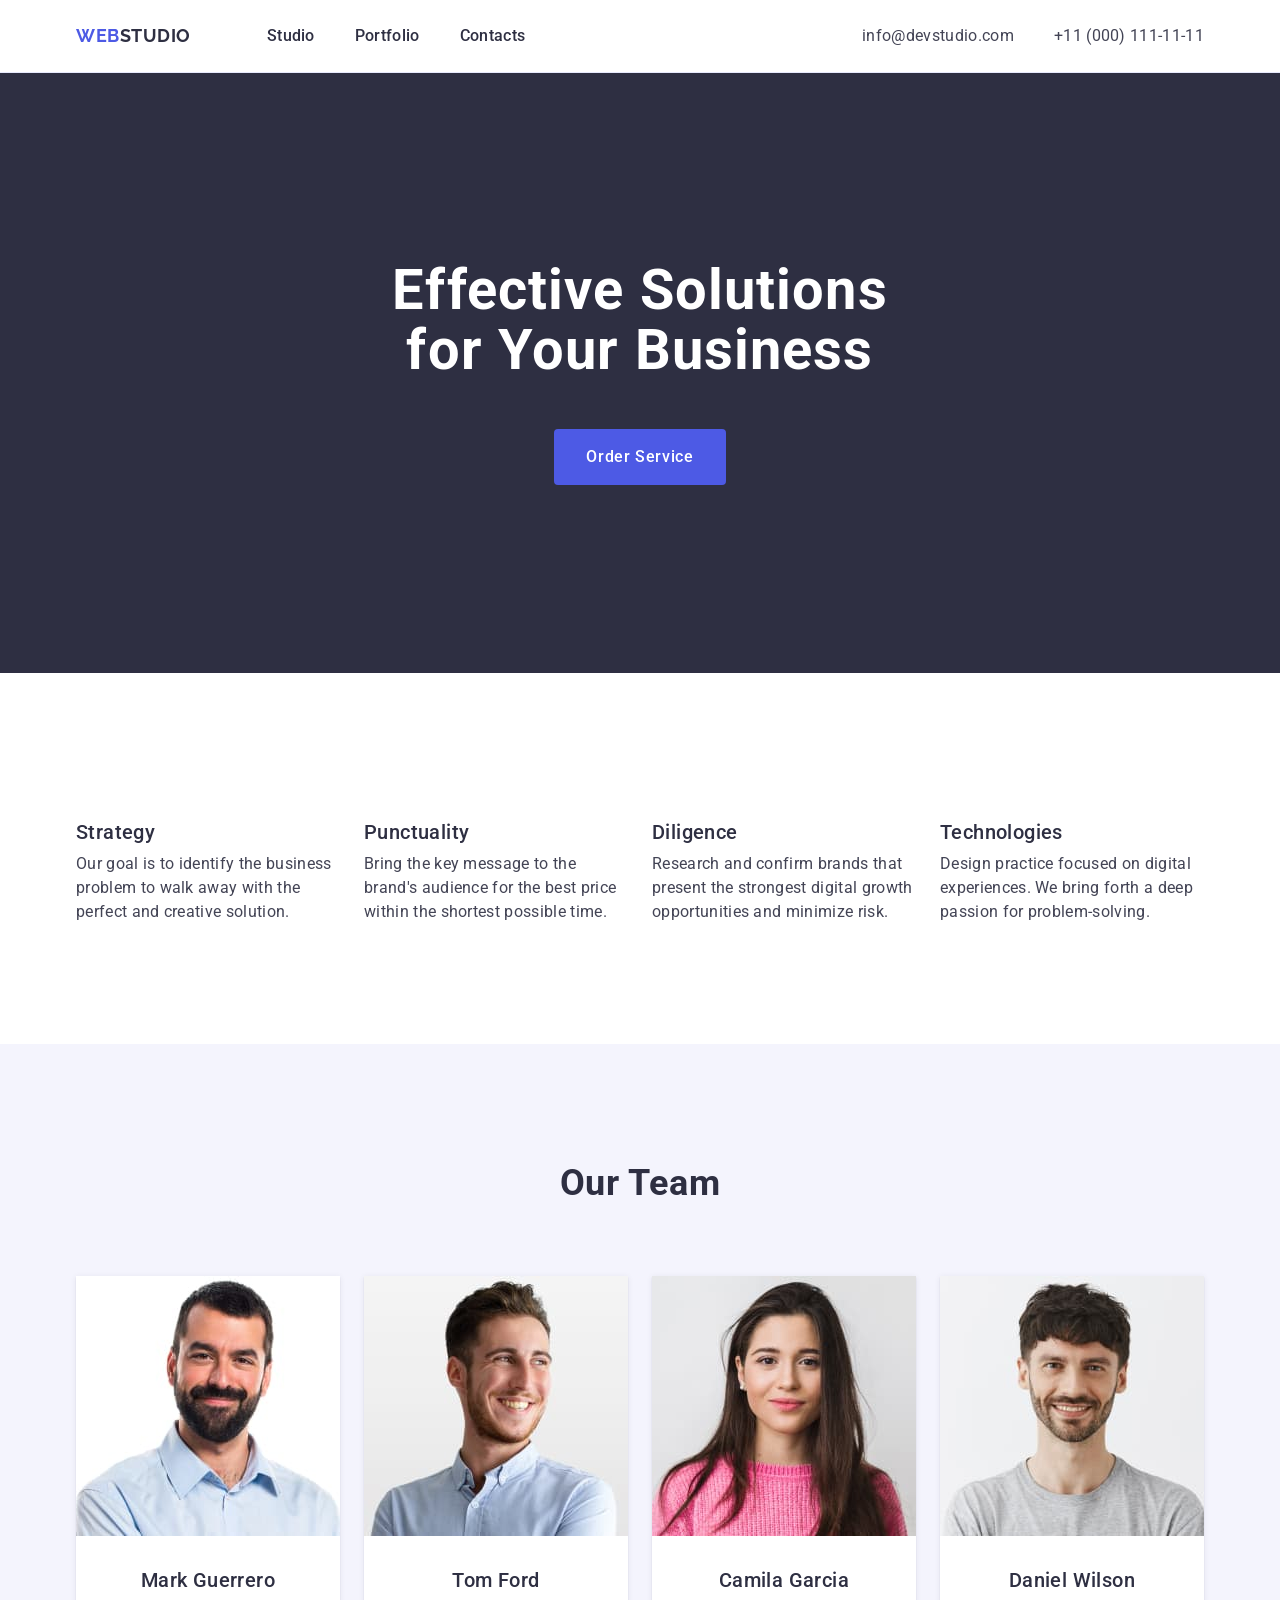
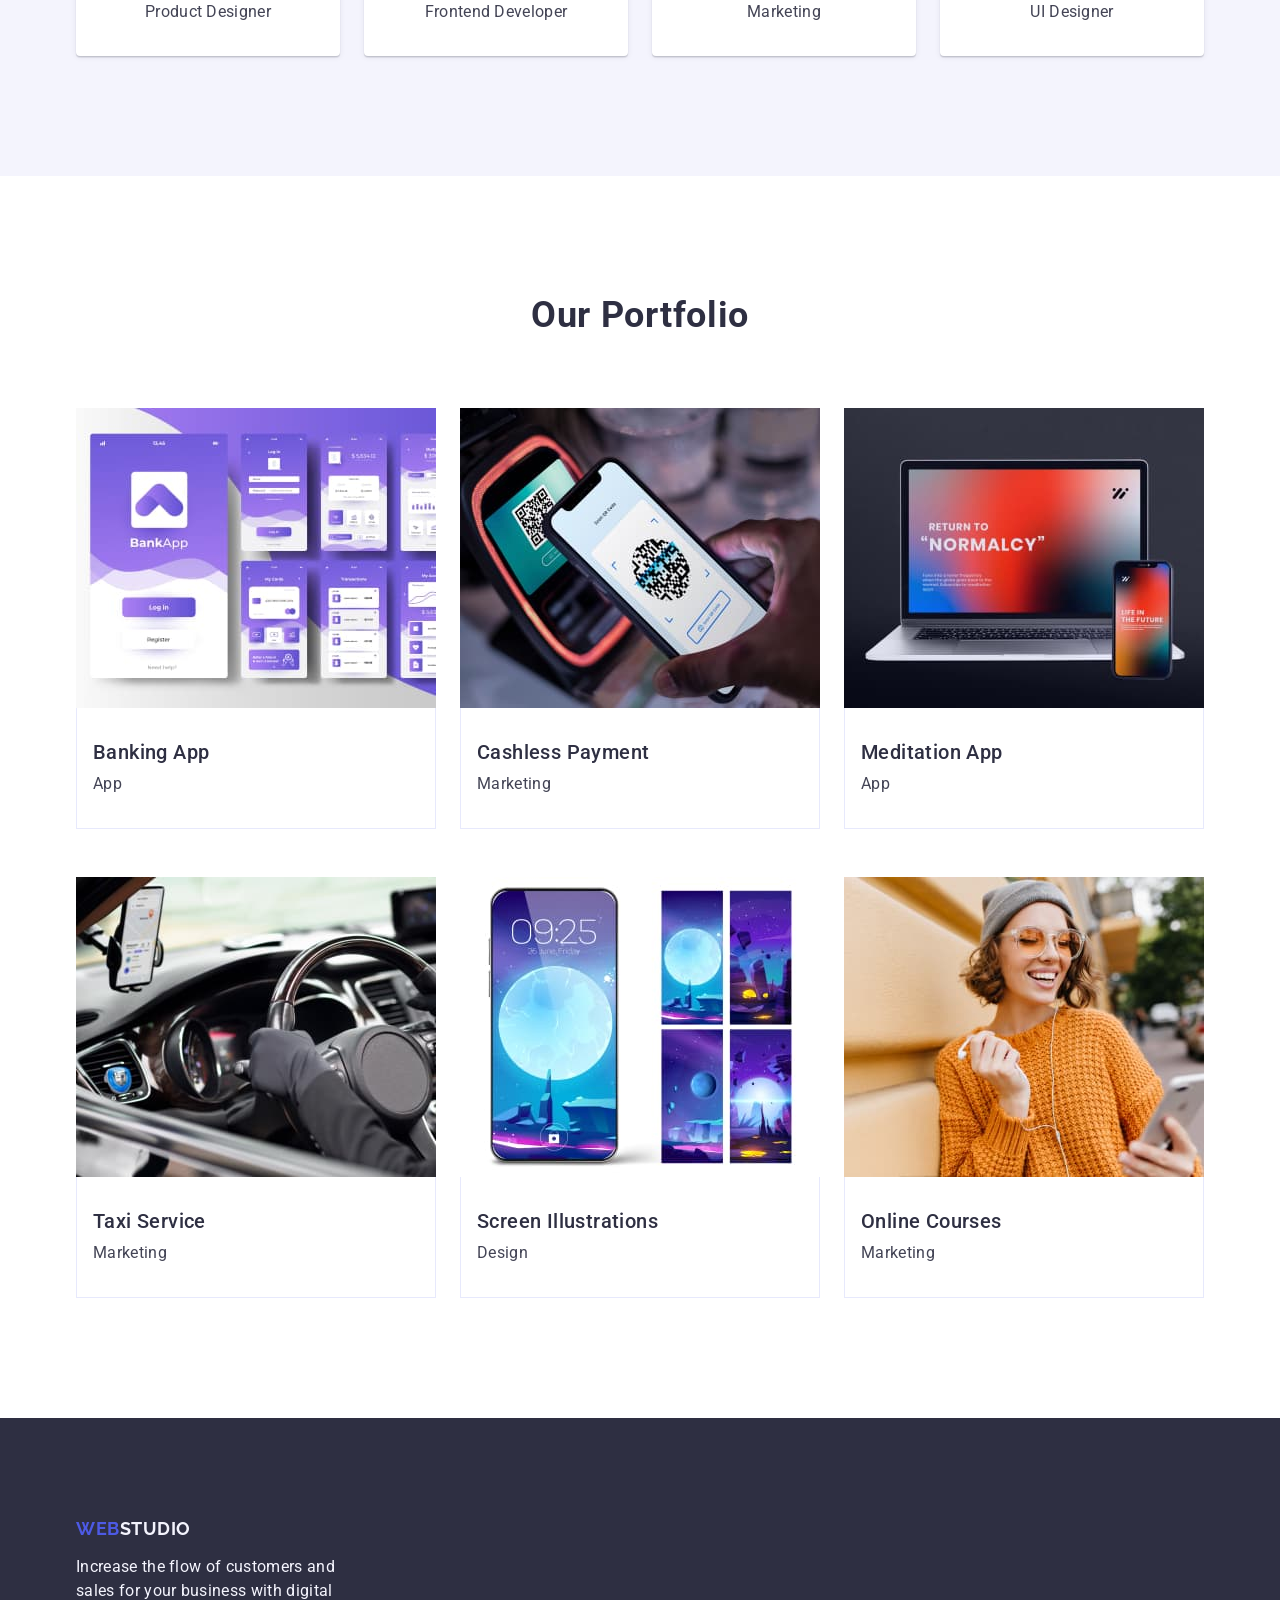
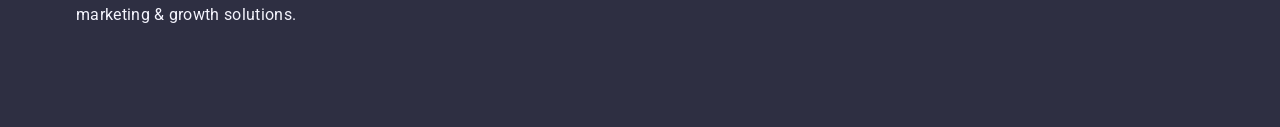
==== index.html @ 57b0cda7 "3" ====
<!DOCTYPE html>
<html lang="en">
  <head>
    <meta charset="UTF-8" />
    <meta name="viewport" content="width=device-width, initial-scale=1.0" />
    <title>Web Studio</title>
    <link rel="preconnect" href="https://fonts.googleapis.com" />
    <link rel="preconnect" href="https://fonts.gstatic.com" crossorigin />
    <link
      href="https://fonts.googleapis.com/css2?family=Raleway:wght@700&family=Roboto:wght@400;500;700&display=swap"
      rel="stylesheet"
    />
    <link
      rel="stylesheet"
      href="https://cdnjs.cloudflare.com/ajax/libs/modern-normalize/2.0.0/modern-normalize.min.css"
    />
    <link rel="stylesheet" href="./css/styles.css" />
  </head>
  <body>
    <header class="header">
      <div class="container header-container">
        <nav class="header-navigation">
          <a href="./index.html" class="heder-logo"
            >Web<span class="heder-logo-studio">Studio</span>
          </a>
          <ul class="heder-menu-list">
            <li class="heder-menu-item">
              <a href="./index.html" class="heder-menu-link">Studio</a>
            </li>
            <li class="heder-menu-item">
              <a href="" class="heder-menu-link">Portfolio</a>
            </li>
            <li class="heder-menu-item">
              <a href="" class="heder-menu-link">Contacts</a>
            </li>
          </ul>
        </nav>
        <address class="header-navigation-address">
          <ul class="header-navigation-list">
            <li class="header-navigation-item">
              <a class="header-navigation-link" href="mailto:info@devstudio.com"
                >info@devstudio.com
              </a>
            </li>
            <li class="header-navigation-item">
              <a class="header-navigation-link" href="tel:+110001111111"
                >+11 (000) 111-11-11
              </a>
            </li>
          </ul>
        </address>
      </div>
    </header>
    <main>
      <section class="hero-section">
        <div class="container hero-container">
          <h1 class="hero-title">Effective Solutions for Your Business</h1>
          <button class="hero-button" type="button">Order Service</button>
        </div>
      </section>
      <section class="section-possibilities">
        <h2 class="visually-hidden">List of possibilities</h2>
        <div class="container">
          <ul class="list-of-possibilities">
            <li class="possibilities-item">
              <h3 class="possibilities-subtitle">Strategy</h3>
              <p class="possibilities-item-text">
                Our goal is to identify the business problem to walk away with
                the perfect and creative solution.
              </p>
            </li>
            <li class="possibilities-item">
              <h3 class="possibilities-subtitle">Punctuality</h3>
              <p class="possibilities-item-text">
                Bring the key message to the brand's audience for the best price
                within the shortest possible time.
              </p>
            </li>
            <li class="possibilities-item">
              <h3 class="possibilities-subtitle">Diligence</h3>
              <p class="possibilities-item-text">
                Research and confirm brands that present the strongest digital
                growth opportunities and minimize risk.
              </p>
            </li>
            <li class="possibilities-item">
              <h3 class="possibilities-subtitle">Technologies</h3>
              <p class="possibilities-item-text">
                Design practice focused on digital experiences. We bring forth a
                deep passion for problem-solving.
              </p>
            </li>
          </ul>
        </div>
      </section>
      <section class="section-team">
        <div class="container">
          <h2 class="team-title">Our Team</h2>
          <ul class="team-list">
            <li class="team-item">
              <img
                class="team-img"
                src="./images/mark-guerrero.jpg"
                alt="Mark Guerrero"
                width="264"
                height="260"
              />
              <div class="team-container">
                <h3 class="team-name-member">Mark Guerrero</h3>
                <p class="team-function">Product Designer</p>
              </div>
            </li>
            <li class="team-item">
              <img
                class="team-img"
                src="./images/tom-ford.jpg"
                alt="Tom Ford"
                width="264"
                height="260"
              />
              <div class="team-container">
                <h3 class="team-name-member">Tom Ford</h3>
                <p class="team-function">Frontend Developer</p>
              </div>
            </li>
            <li class="team-item">
              <img
                class="team-img"
                src="./images/camila-garcia.jpg"
                alt="Camila Garcia"
                width="264"
                height="260"
              />
              <div class="team-container">
                <h3 class="team-name-member">Camila Garcia</h3>
                <p class="team-function">Marketing</p>
              </div>
            </li>
            <li class="team-item">
              <img
                class="team-img"
                src="./images/daniel-wilson.jpg"
                alt="Daniel Wilson"
                width="264"
                height="260"
              />
              <div class="team-container">
                <h3 class="team-name-member">Daniel Wilson</h3>
                <p class="team-function">UI Designer</p>
              </div>
            </li>
          </ul>
        </div>
      </section>
      <section class="section-portfolio">
        <div class="container portfolio-container">
          <h2 class="portfolio-title">Our Portfolio</h2>
          <ul class="portfolio-list">
            <li class="portfolio-item">
              <img
                class="portfolio-img"
                src="./images/banking-app.jpg"
                alt="Banking App"
                width="360"
                height="300"
              />
              <div class="box-portfolio-item">
                <h3 class="portfolio-services">Banking App</h3>
                <p class="portfolio-text">App</p>
              </div>
            </li>
            <li class="portfolio-item">
              <img
                class="portfolio-img"
                src="./images/cashless-payment.jpg"
                alt="Cashless Payment"
                width="360"
                height="300"
              />
              <div class="box-portfolio-item">
                <h3 class="portfolio-services">Cashless Payment</h3>
                <p class="portfolio-text">Marketing</p>
              </div>
            </li>
            <li class="portfolio-item">
              <img
                class="portfolio-img"
                src="./images/meditation-app.jpg"
                alt="Meditation App"
                width="360"
                height="300"
              />
              <div class="box-portfolio-item">
                <h3 class="portfolio-services">Meditation App</h3>
                <p class="portfolio-text">App</p>
              </div>
            </li>
            <li class="portfolio-item">
              <img
                class="portfolio-img"
                src="./images/taxi-service.jpg"
                alt="Taxi Service"
                width="360"
                height="300"
              />
              <div class="box-portfolio-item">
                <h3 class="portfolio-services">Taxi Service</h3>
                <p class="portfolio-text">Marketing</p>
              </div>
            </li>
            <li class="portfolio-item">
              <img
                class="portfolio-img"
                src="./images/screen-illustrations.jpg"
                alt="Screen Illustrations"
                width="360"
                height="300"
              />
              <div class="box-portfolio-item">
                <h3 class="portfolio-services">Screen Illustrations</h3>
                <p class="portfolio-text">Design</p>
              </div>
            </li>
            <li class="portfolio-item">
              <img
                class="portfolio-img"
                src="./images/online-courses.jpg"
                alt="Online Courses"
                width="360"
                height="300"
              />
              <div class="box-portfolio-item">
                <h3 class="portfolio-services">Online Courses</h3>
                <p class="portfolio-text">Marketing</p>
              </div>
            </li>
          </ul>
        </div>
      </section>
    </main>
    <footer class="section-footer">
      <div class="container">
        <a class="footer-logo-link" href="./index.html"
          >Web<span class="footer-logo-studio">Studio</span>
        </a>
        <p class="footer-text">
          Increase the flow of customers and sales for your business with
          digital marketing & growth solutions.
        </p>
      </div>
    </footer>
  </body>
</html>
---- css/styles.css ----
body {
  font-family: "Roboto", sans-serif;
  color: #434455;
  background-color: #fff;
}

ul {
  list-style-type: none;
  margin-top: 0;
  margin-bottom: 0;
  padding-left: 0;
}

a {
  text-decoration: none;
  color: #2e2f42;
}

p,
h1,
h2,
h3,
h4,
h5,
h6 {
  margin-top: 0;
  margin-bottom: 0;
}

.section {
  padding-top: 120px;
  padding-bottom: 120px;
}

.container {
  max-width: 1158px;
  padding-left: 15px;
  padding-right: 15px;
  margin-left: auto;
  margin-right: auto;
}

img {
  display: block;
}

.visually-hidden {
  white-space: nowrap;
  clip-path: inset(100%);
  clip: rect(0 0 0 0);
  overflow: hidden;
}

/* ----------------------------------------------------- */

/* ------------------ Header  ------------------------- */

.header {
  padding-top: 24px;
  padding-bottom: 24px;
  border-bottom: 1px solid #e7e9fc;
}

.header-container {
  display: flex;
}

.header-navigation {
  display: flex;
  align-items: center;
}

.heder-logo {
  font-family: "Raleway", sans-serif;
  font-weight: 700;
  font-size: 18px;
  line-height: 117%;
  letter-spacing: 0.03em;
  text-transform: uppercase;
  color: #4d5ae5;
  margin-right: 76px;
}

.heder-logo-studio {
  font-weight: 700;
  font-size: 18px;
  line-height: 117%;
  letter-spacing: 0.03em;
  text-transform: uppercase;
  color: #2e2f42;
}

.heder-menu-list {
  display: flex;
  gap: 40px;
}

.heder-menu-item {
}

.heder-menu-link {
  font-weight: 500;
  font-size: 16px;
  line-height: 150%;
  letter-spacing: 0.02em;
  color: #2e2f42;
}

.heder-menu-link:hover,
.heder-menu-link:focus {
  color: #404bbf;
}

.header-navigation-address {
  font-style: normal;
  margin-left: auto;
}

.header-navigation-list {
  display: flex;
  gap: 40px;
}

.header-navigation-item {
}

.header-navigation-link {
  font-weight: 400;
  font-size: 16px;
  line-height: 150%;
  letter-spacing: 0.02em;
  color: #434455;
  padding-top: 24px;
  padding-bottom: 24px;
}

.header-navigation-link:hover,
.header-navigation-link:focus {
  color: #404bbf;
}

/* -------------------------------------------------------------------- */

/* --------------------- Hero Section --------------------------------- */

.hero-section {
  background-color: #2e2f42;
  padding-top: 188px;
  padding-bottom: 188px;
}

.hero-container {
}

.hero-title {
  font-weight: 700;
  font-size: 56px;
  line-height: 107%;
  letter-spacing: 0.02em;
  text-align: center;
  color: #fff;
  margin: auto;
  margin-bottom: 48px;
  max-width: 496px;
}

.hero-button {
  font-family: inherit;
  font-weight: 500;
  font-size: 16px;
  line-height: 150%;
  letter-spacing: 0.04em;
  color: #fff;

  background: #4d5ae5;
  cursor: pointer;
  display: block;
  border-radius: 4px;
  border: none;

  min-width: 169px;
  height: 56px;
  margin: auto;
  padding: 16px 32px;
}

.hero-button:hover,
.hero-button:focus {
  background: #404bbf;
}

/* --------------------------------------------------------------- */

/* --------------------- Section Possibilities ------------------- */

.section-possibilities {
  padding-top: 120px;
  padding-bottom: 120px;
}

.list-of-possibilities {
  display: flex;
  gap: 24px;
}

.possibilities-item {
  width: calc((100% - 3 * 24px) / 4);
}

.possibilities-subtitle {
  font-weight: 500;
  font-size: 20px;
  line-height: 120%;
  letter-spacing: 0.02em;
  color: #2e2f42;
  margin-bottom: 8px;
}

.possibilities-item-text {
  font-size: 16px;
  line-height: 150%;
  letter-spacing: 0.02em;
  color: #434455;
}

/* ------------------------------------------------------- */

/* --------------------- Section Team -------------------- */

.section-team {
  background-color: #f4f4fd;
  padding-top: 120px;
  padding-bottom: 120px;
}

.team-title {
  text-transform: capitalize;
  font-weight: 700;
  font-size: 36px;
  line-height: 111%;
  letter-spacing: 0.02em;
  text-align: center;
  color: #2e2f42;
  margin-bottom: 72px;
}

.team-list {
  display: flex;
  gap: 24px;
}

.team-item {
  background-color: #fff;
  border-radius: 0 0 4px 4px;
  padding: 0px 0px 32px 0px;
  box-shadow: 0 2px 1px 0 rgba(46, 47, 66, 0.08),
    0 1px 1px 0 rgba(46, 47, 66, 0.16), 0 1px 6px 0 rgba(46, 47, 66, 0.08);
  width: 264px;
  height: 380px;
}

.team-img {
}

.team-container {
  padding-top: 32px;
  padding-bottom: 32px;
}

.team-name-member {
  font-weight: 500;
  font-size: 20px;
  line-height: 120%;
  letter-spacing: 0.02em;
  text-align: center;
  color: #2e2f42;
  margin-bottom: 8px;
}

.team-function {
  font-weight: 400;
  font-size: 16px;
  line-height: 150%;
  letter-spacing: 0.02em;
  text-align: center;
  color: #434455;
}

/* --------------------------------------------------------  */

/* --------------------- Section Portfolio ------------------- */

.section-portfolio {
  padding-top: 120px;
  padding-bottom: 120px;
}

.portfolio-container {
}

.portfolio-title {
  text-transform: capitalize;
  font-weight: 700;
  font-size: 36px;
  line-height: 111%;
  letter-spacing: 0.02em;
  text-align: center;
  color: #2e2f42;
  margin-bottom: 72px;
}

.portfolio-list {
  display: flex;
  flex-wrap: wrap;
  gap: 48px 24px;
}

.portfolio-item {
}

.portfolio-img {
}

.box-portfolio-item {
  border-bottom: 1px solid #e7e9fc;
  border-left: 1px solid #e7e9fc;
  border-right: 1px solid #e7e9fc;
  padding: 32px 16px;
}

.portfolio-services {
  font-weight: 500;
  font-size: 20px;
  line-height: 120%;
  letter-spacing: 0.02em;
  text-align: left;
  color: #2e2f42;
  margin-bottom: 8px;
}

.portfolio-text {
  font-weight: 400;
  font-size: 16px;
  line-height: 150%;
  letter-spacing: 0.02em;
  text-align: left;
  color: #434455;
}

/* --------------------------------------------------------  */

/* --------------------- Section Footer ------------------- */

.section-footer {
  background-color: #2e2f42;
  padding-top: 100px;
  padding-bottom: 100px;
}

.footer-logo-link {
  font-family: "Raleway", sans-serif;
  font-weight: 700;
  font-size: 18px;
  line-height: 117%;
  letter-spacing: 0.03em;
  text-transform: uppercase;
  color: #4d5ae5;
  display: inline-block;
  margin-bottom: 16px;
}

.footer-logo-studio {
  font-weight: 700;
  font-size: 18px;
  line-height: 117%;
  letter-spacing: 0.03em;
  text-transform: uppercase;
  color: #f4f4fd;
  display: inline-block;
}

.footer-text {
  font-size: 16px;
  line-height: 150%;
  letter-spacing: 0.02em;
  color: #f4f4fd;
  max-width: 264px;
}

/* ------------------------------------------------------------ */
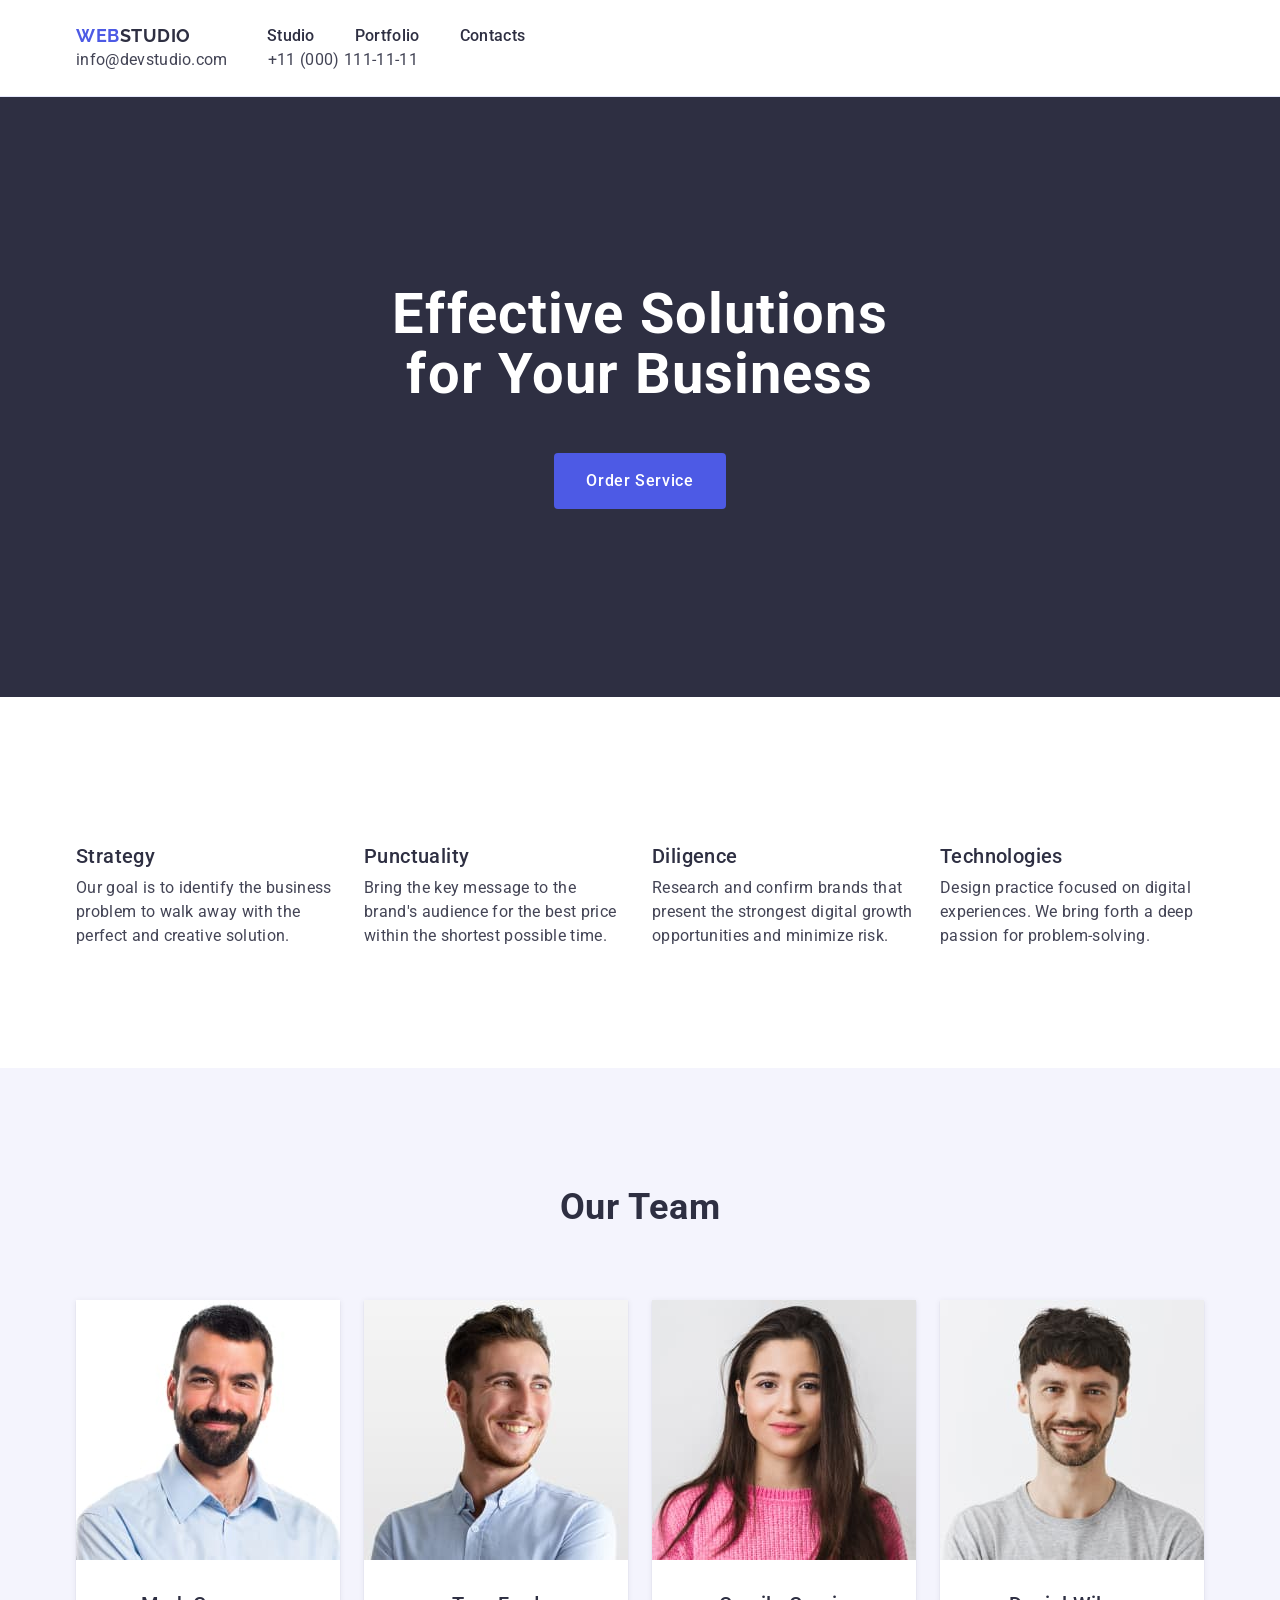
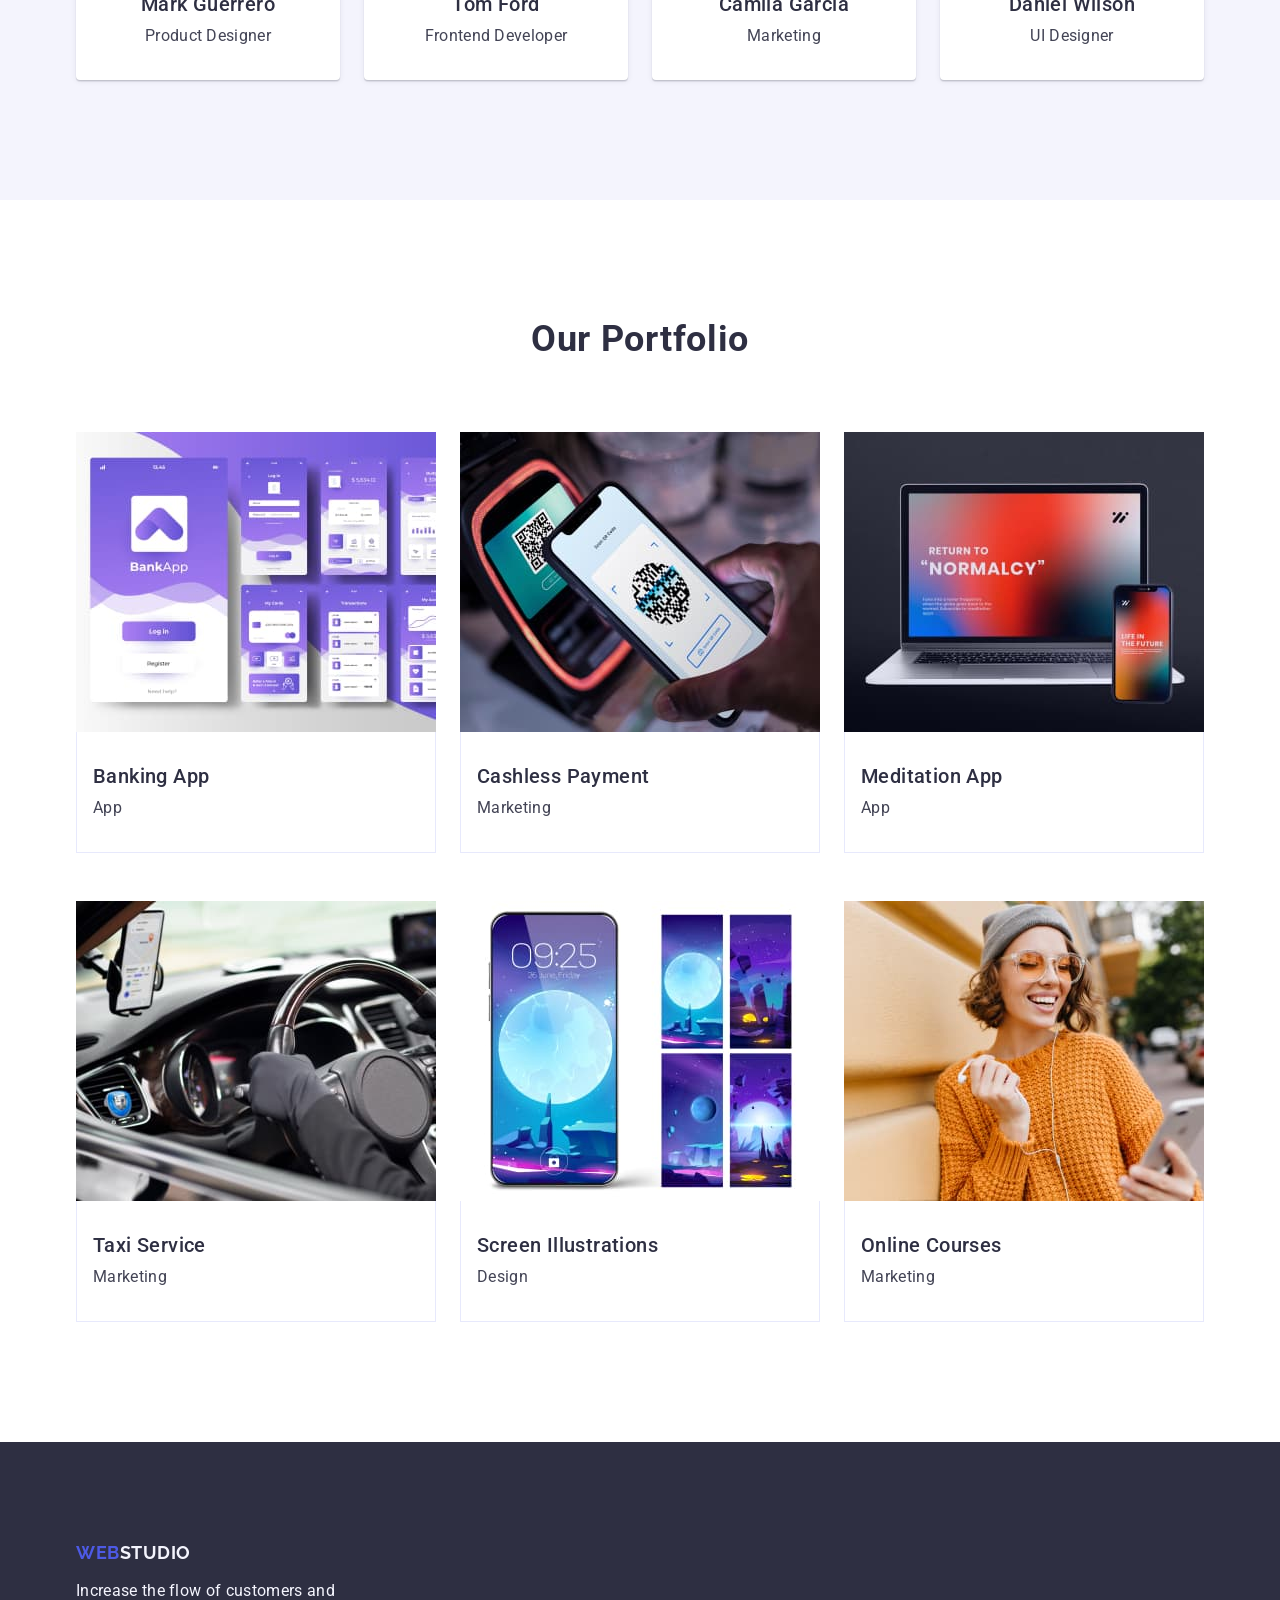
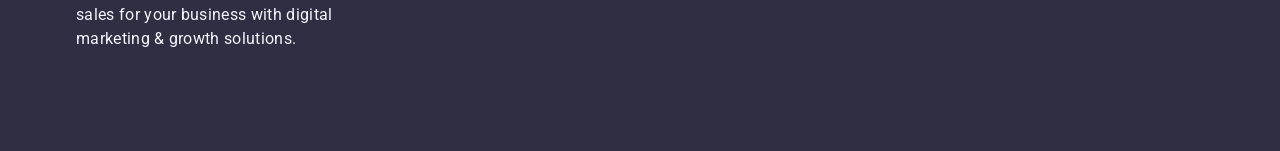
==== commit 67f41769: "3" ====
--- a/index.html
+++ b/index.html
@@ -18,7 +18,7 @@
   </head>
   <body>
     <header class="header">
-      <div class="container header-container">
+      <div class="container">
         <nav class="header-navigation">
           <a href="./index.html" class="heder-logo"
             >Web<span class="heder-logo-studio">Studio</span>
@@ -53,7 +53,7 @@
     </header>
     <main>
       <section class="hero-section">
-        <div class="container hero-container">
+        <div class="container">
           <h1 class="hero-title">Effective Solutions for Your Business</h1>
           <button class="hero-button" type="button">Order Service</button>
         </div>
@@ -153,7 +153,7 @@
         </div>
       </section>
       <section class="section-portfolio">
-        <div class="container portfolio-container">
+        <div class="container">
           <h2 class="portfolio-title">Our Portfolio</h2>
           <ul class="portfolio-list">
             <li class="portfolio-item">
--- a/css/styles.css
+++ b/css/styles.css
@@ -61,10 +61,6 @@
   border-bottom: 1px solid #e7e9fc;
 }
 
-.header-container {
-  display: flex;
-}
-
 .header-navigation {
   display: flex;
   align-items: center;
@@ -147,9 +143,6 @@
   background-color: #2e2f42;
   padding-top: 188px;
   padding-bottom: 188px;
-}
-
-.hero-container {
 }
 
 .hero-title {
@@ -295,9 +288,6 @@
   padding-bottom: 120px;
 }
 
-.portfolio-container {
-}
-
 .portfolio-title {
   text-transform: capitalize;
   font-weight: 700;
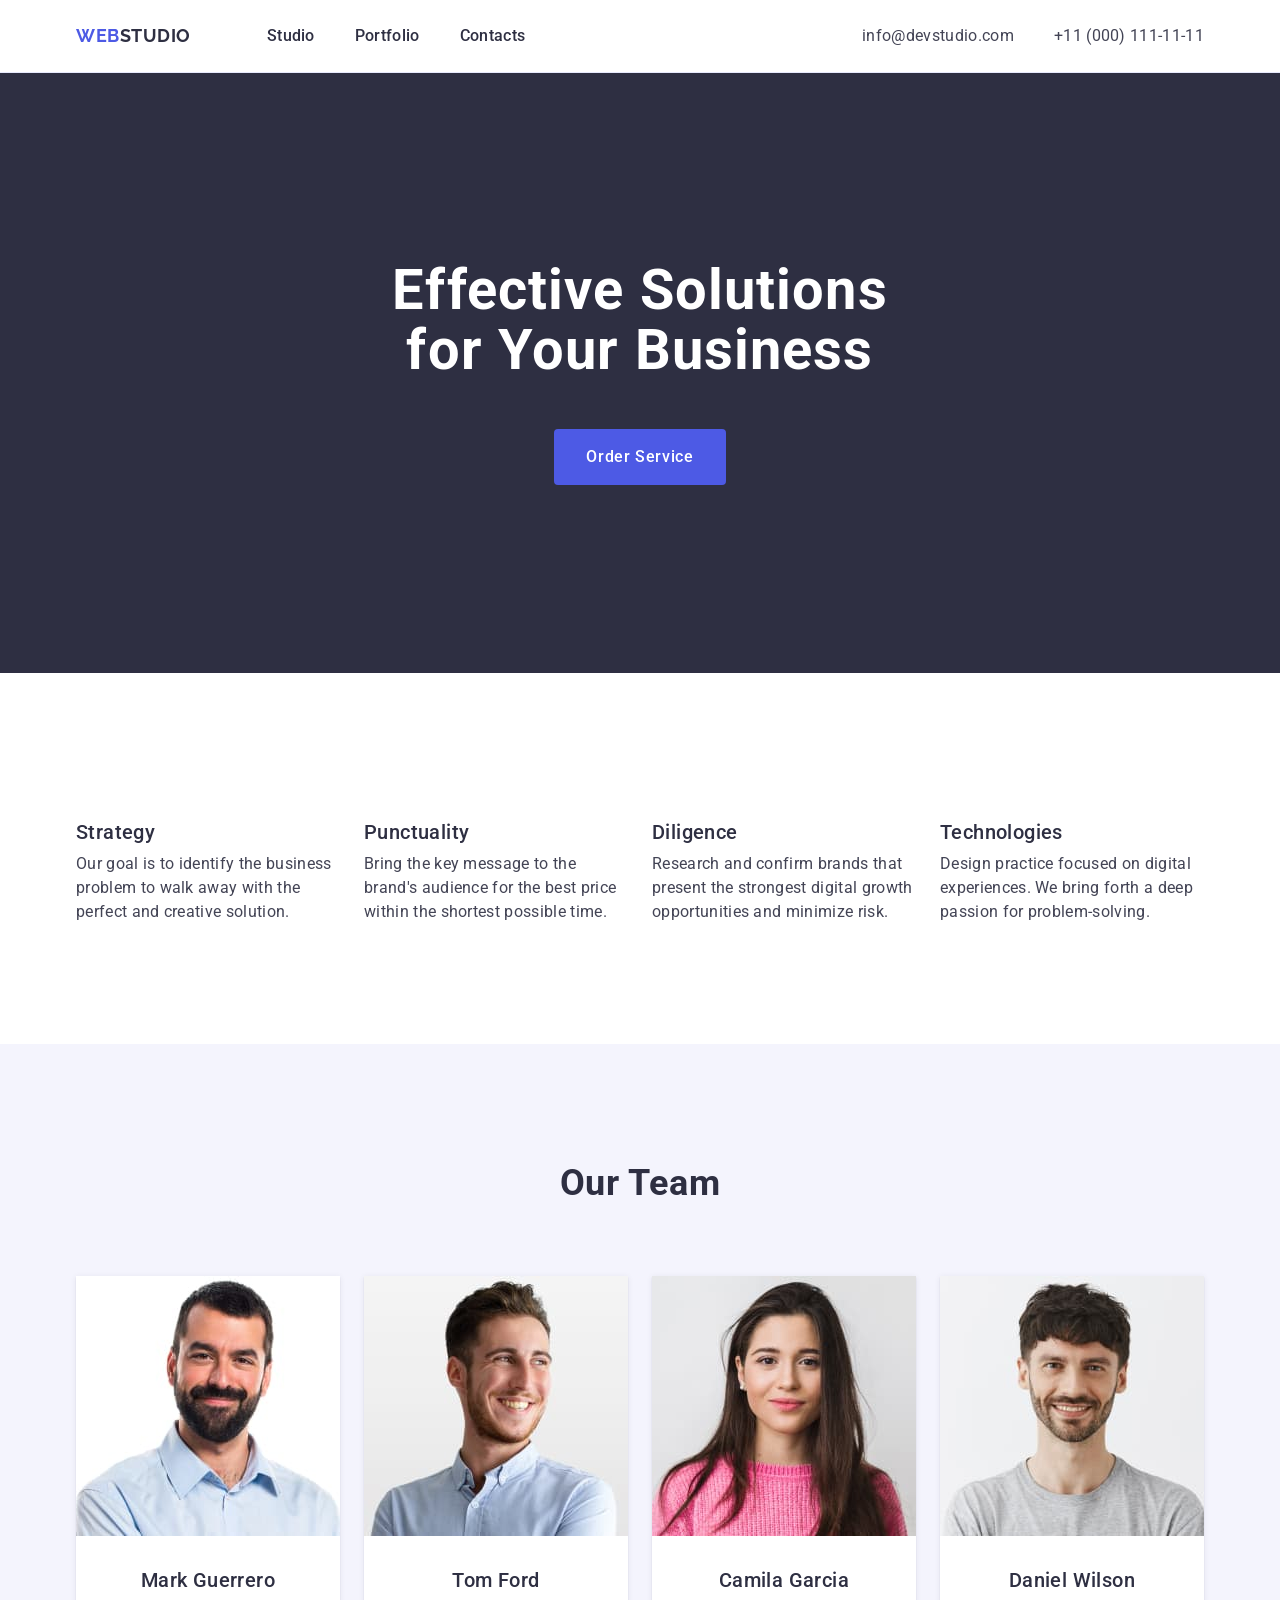
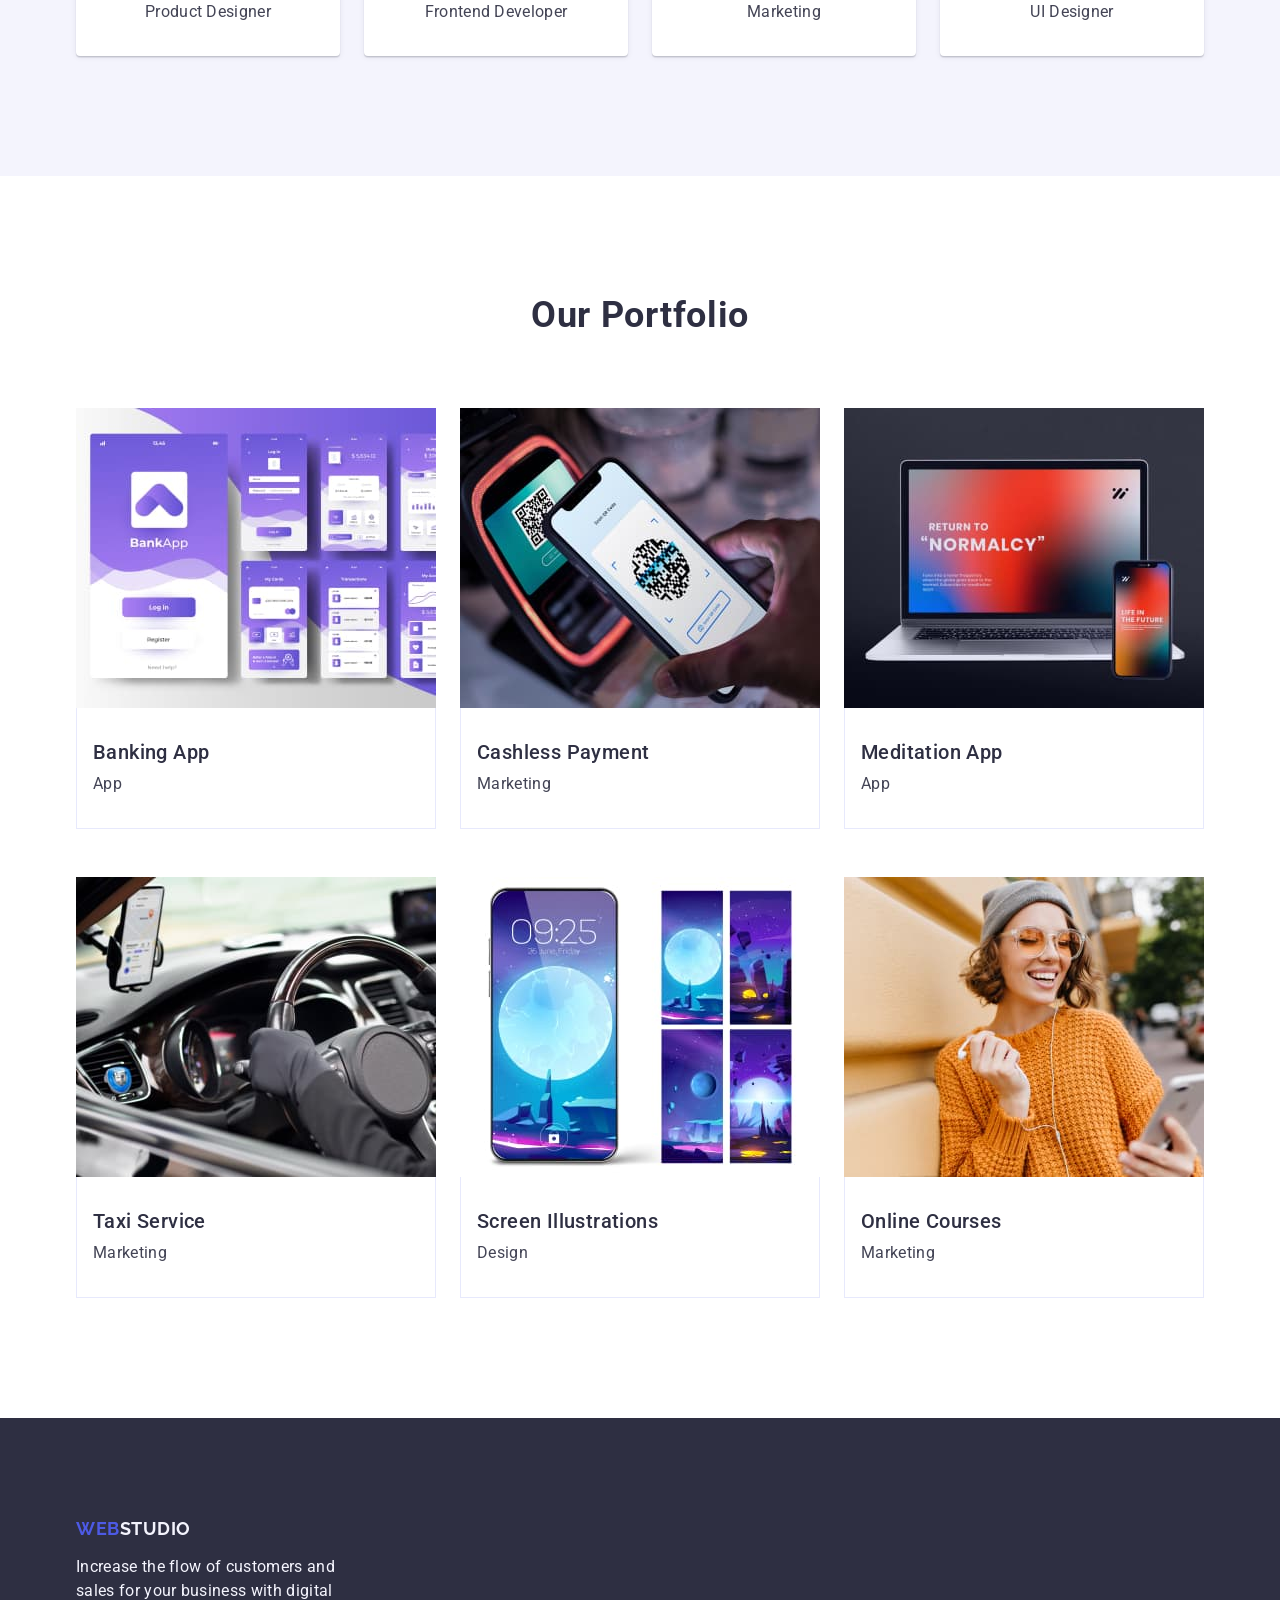
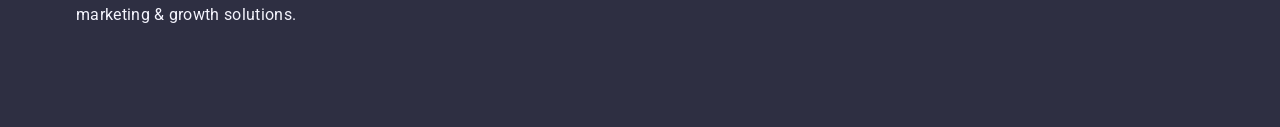
==== commit 41fbe5ed: "3" ====
--- a/index.html
+++ b/index.html
@@ -18,7 +18,7 @@
   </head>
   <body>
     <header class="header">
-      <div class="container">
+      <div class="container header-container">
         <nav class="header-navigation">
           <a href="./index.html" class="heder-logo"
             >Web<span class="heder-logo-studio">Studio</span>
@@ -59,8 +59,8 @@
         </div>
       </section>
       <section class="section-possibilities">
-        <h2 class="visually-hidden">List of possibilities</h2>
-        <div class="container">
+        <div class="container">
+          <h2 class="visually-hidden">List of possibilities</h2>
           <ul class="list-of-possibilities">
             <li class="possibilities-item">
               <h3 class="possibilities-subtitle">Strategy</h3>
--- a/css/styles.css
+++ b/css/styles.css
@@ -61,6 +61,10 @@
   border-bottom: 1px solid #e7e9fc;
 }
 
+.header-container {
+  display: flex;
+}
+
 .header-navigation {
   display: flex;
   align-items: center;
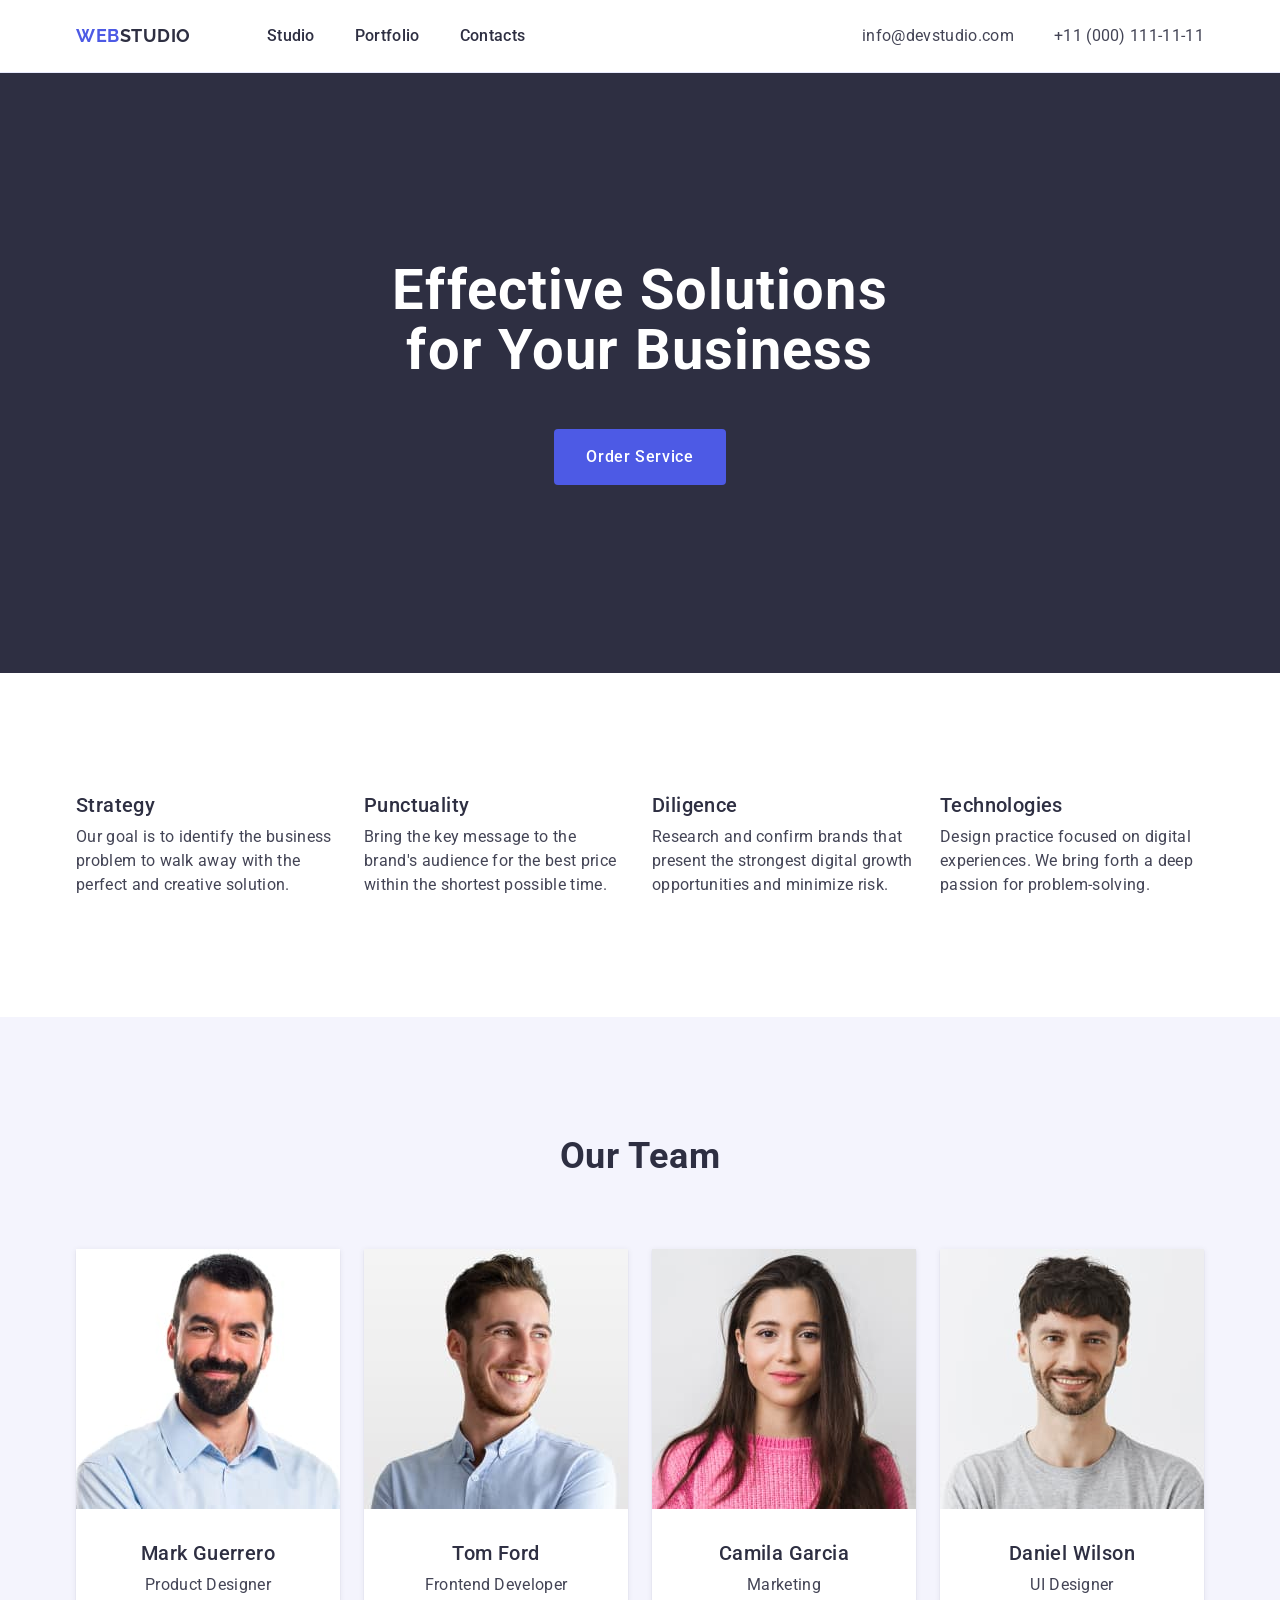
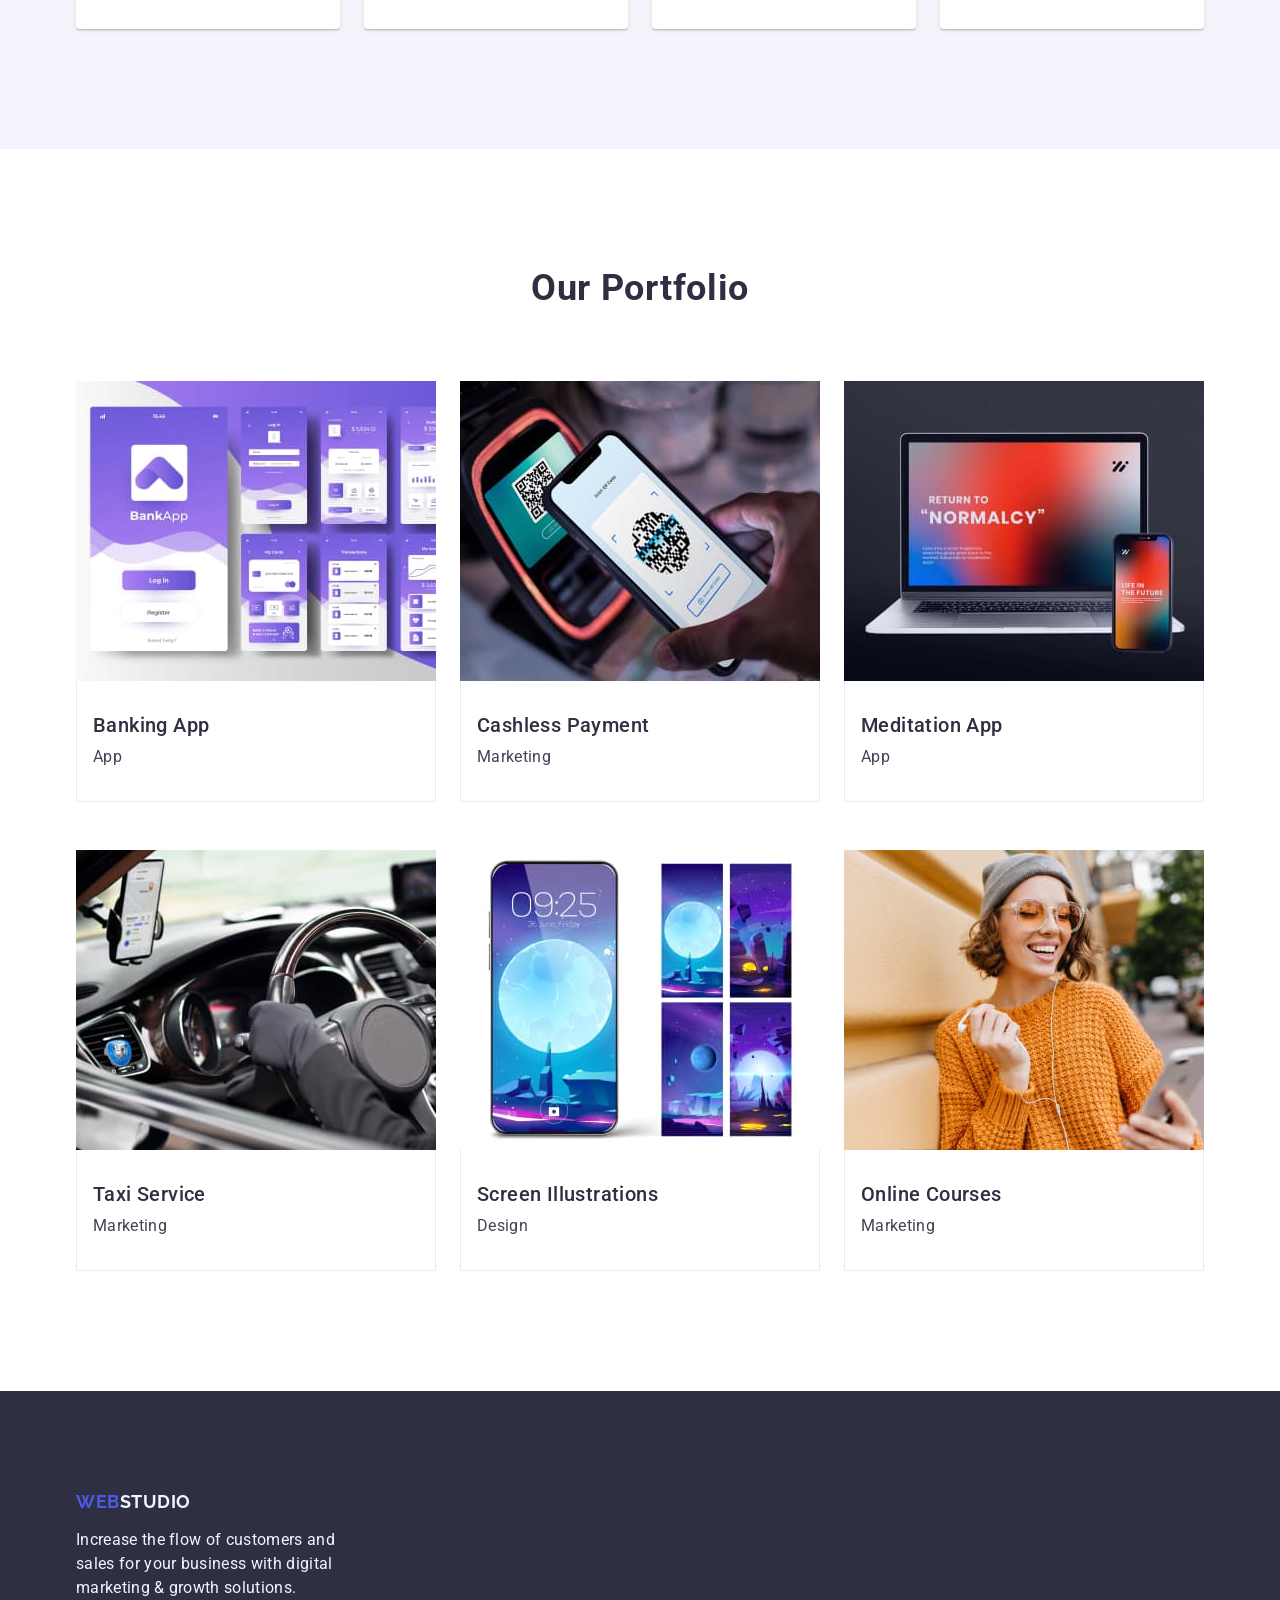
==== commit 775f9ae9: "3" ====
--- a/css/styles.css
+++ b/css/styles.css
@@ -45,10 +45,15 @@
 }
 
 .visually-hidden {
+  position: absolute;
+  width: 1px;
+  height: 1px;
+  margin: -1px;
+  padding: 0;
+  border: 0;
+  clip: rect(0, 0, 0, 0);
+  overflow: hidden;
   white-space: nowrap;
-  clip-path: inset(100%);
-  clip: rect(0 0 0 0);
-  overflow: hidden;
 }
 
 /* ----------------------------------------------------- */
@@ -104,6 +109,8 @@
   line-height: 150%;
   letter-spacing: 0.02em;
   color: #2e2f42;
+  padding-top: 24px;
+  padding-bottom: 24px;
 }
 
 .heder-menu-link:hover,
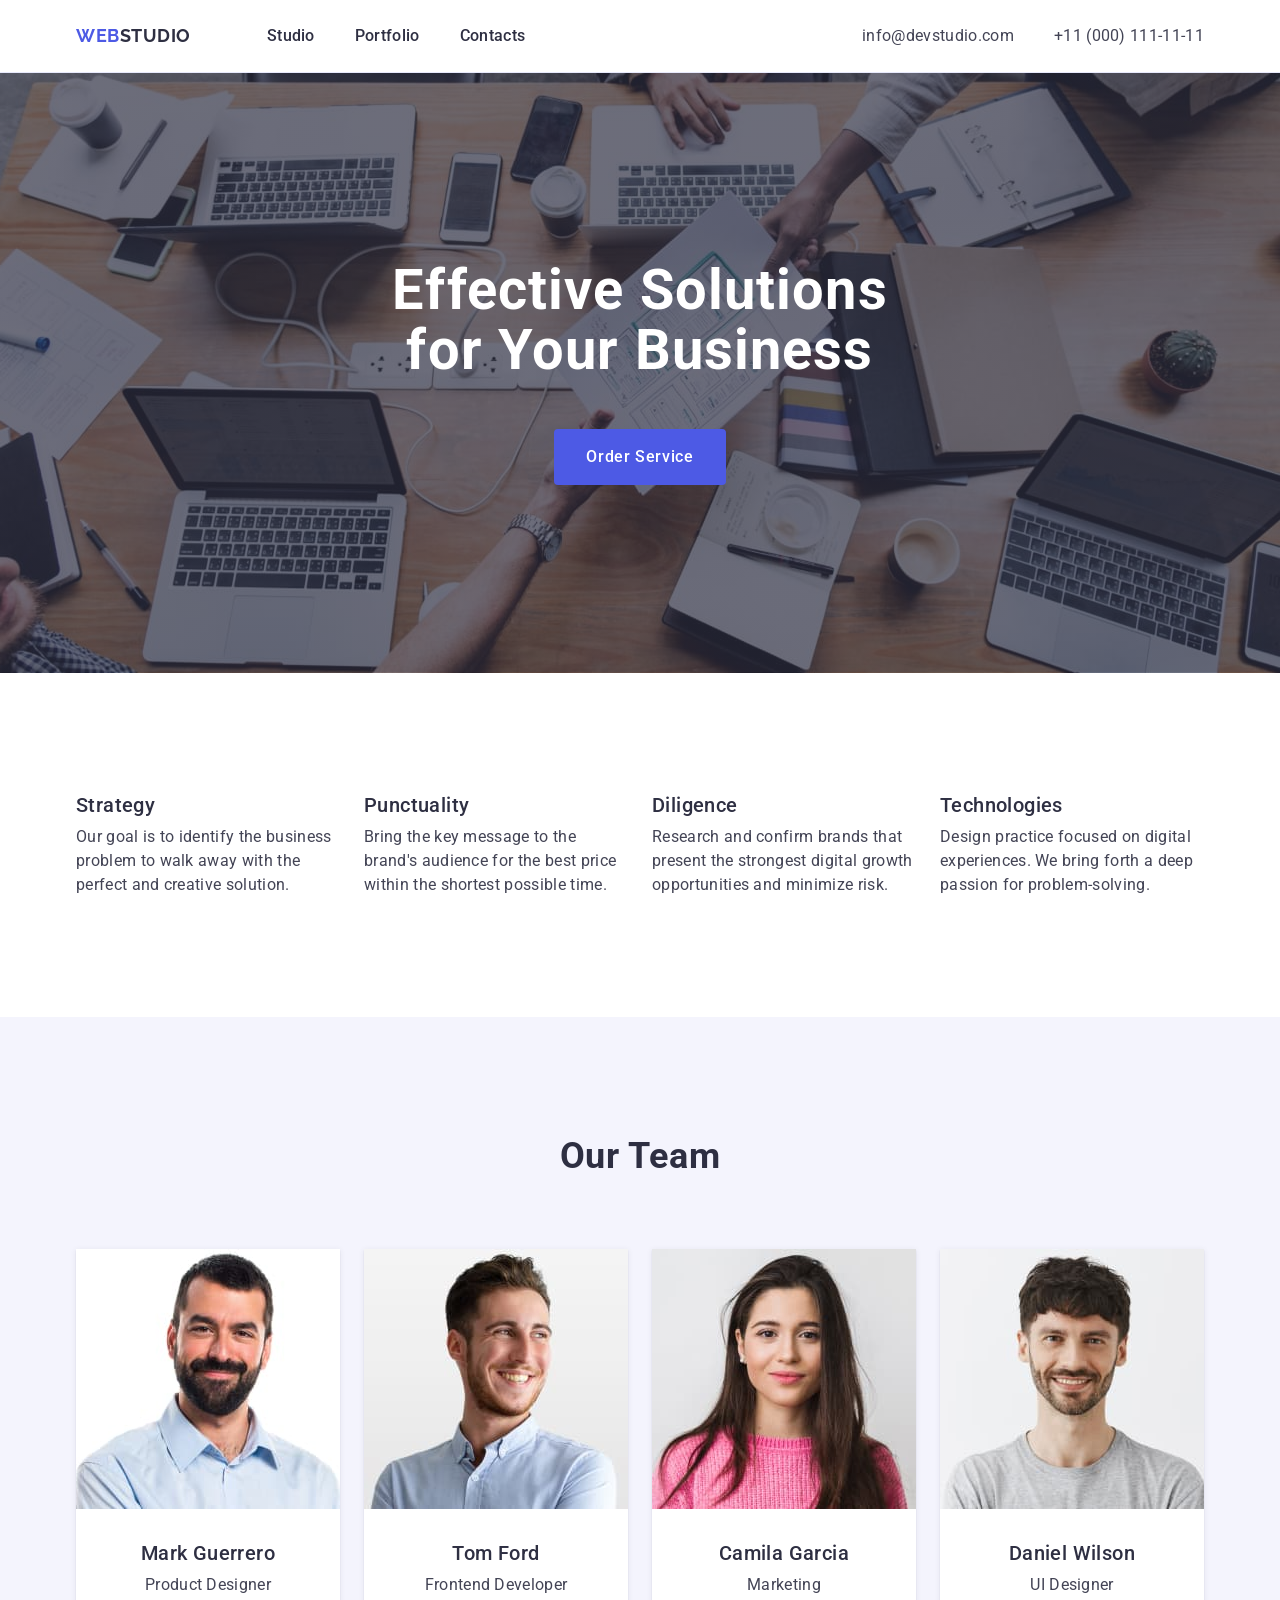
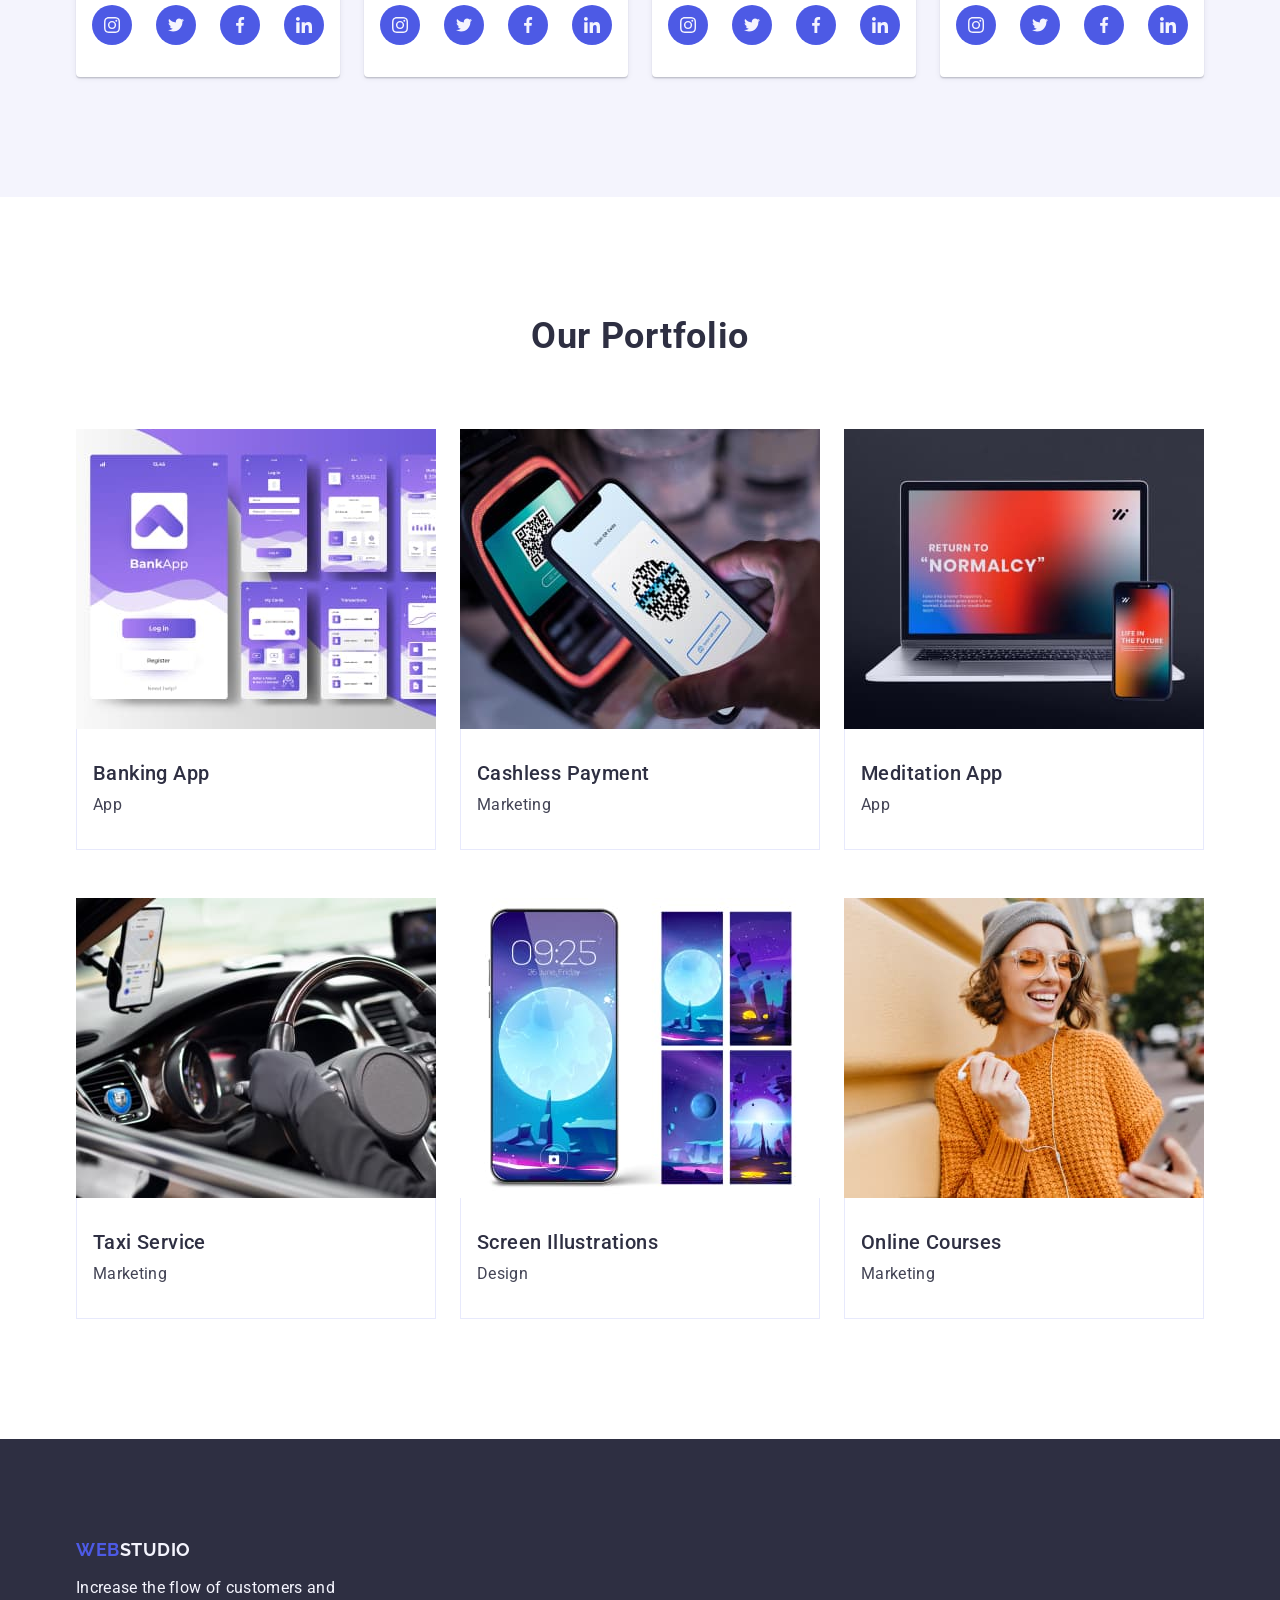
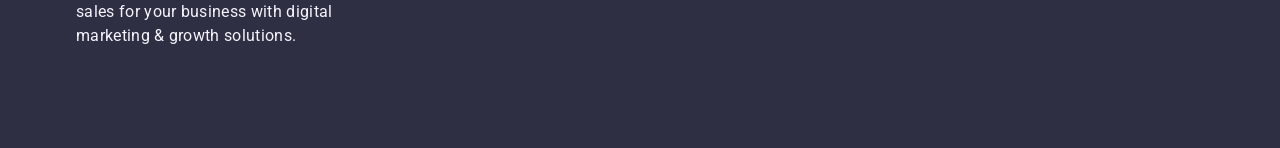
==== commit 65ed3f66: "4" ====
--- a/index.html
+++ b/index.html
@@ -108,6 +108,36 @@
               <div class="team-container">
                 <h3 class="team-name-member">Mark Guerrero</h3>
                 <p class="team-function">Product Designer</p>
+                <ul class="icon-list">
+                  <li class="icon-item">
+                    <a class="icon-link" href="">
+                      <svg class="icon-team" widch="16" height="16">
+                        <use href="./images/icons.svg#icon-instagram"></use>
+                      </svg>
+                    </a>
+                  </li>
+                  <li class="icon-item">
+                    <a class="icon-link" href="">
+                      <svg class="icon-team" widch="16" height="16">
+                        <use href="./images/icons.svg#icon-twitter"></use>
+                      </svg>
+                    </a>
+                  </li>
+                  <li class="icon-item">
+                    <a class="icon-link" href="">
+                      <svg class="icon-team" widch="16" height="16">
+                        <use href="./images/icons.svg#icon-facebook"></use>
+                      </svg>
+                    </a>
+                  </li>
+                  <li class="icon-item">
+                    <a class="icon-link" href="">
+                      <svg class="icon-team" widch="16" height="16">
+                        <use href="./images/icons.svg#icon-linkedin"></use>
+                      </svg>
+                    </a>
+                  </li>
+                </ul>
               </div>
             </li>
             <li class="team-item">
@@ -121,6 +151,36 @@
               <div class="team-container">
                 <h3 class="team-name-member">Tom Ford</h3>
                 <p class="team-function">Frontend Developer</p>
+                <ul class="icon-list">
+                  <li class="icon-item">
+                    <a class="icon-link">
+                      <svg class="icon-team" widch="16" height="16">
+                        <use href="./images/icons.svg#icon-instagram"></use>
+                      </svg>
+                    </a>
+                  </li>
+                  <li class="icon-item">
+                    <a class="icon-link" href="">
+                      <svg class="icon-team" widch="16" height="16">
+                        <use href="./images/icons.svg#icon-twitter"></use>
+                      </svg>
+                    </a>
+                  </li>
+                  <li class="icon-item">
+                    <a class="icon-link" href="">
+                      <svg class="icon-team" widch="16" height="16">
+                        <use href="./images/icons.svg#icon-facebook"></use>
+                      </svg>
+                    </a>
+                  </li>
+                  <li class="icon-item">
+                    <a class="icon-link" href="">
+                      <svg class="icon-team" widch="16" height="16">
+                        <use href="./images/icons.svg#icon-linkedin"></use>
+                      </svg>
+                    </a>
+                  </li>
+                </ul>
               </div>
             </li>
             <li class="team-item">
@@ -134,6 +194,36 @@
               <div class="team-container">
                 <h3 class="team-name-member">Camila Garcia</h3>
                 <p class="team-function">Marketing</p>
+                <ul class="icon-list">
+                  <li class="icon-item">
+                    <a class="icon-link" href="">
+                      <svg class="icon-team" widch="16" height="16">
+                        <use href="./images/icons.svg#icon-instagram"></use>
+                      </svg>
+                    </a>
+                  </li>
+                  <li class="icon-item">
+                    <a class="icon-link" href="">
+                      <svg class="icon-team" widch="16" height="16">
+                        <use href="./images/icons.svg#icon-twitter"></use>
+                      </svg>
+                    </a>
+                  </li>
+                  <li class="icon-item">
+                    <a class="icon-link" href="">
+                      <svg class="icon-team" widch="16" height="16">
+                        <use href="./images/icons.svg#icon-facebook"></use>
+                      </svg>
+                    </a>
+                  </li>
+                  <li class="icon-item">
+                    <a class="icon-link" href="">
+                      <svg class="icon-team" widch="16" height="16">
+                        <use href="./images/icons.svg#icon-linkedin"></use>
+                      </svg>
+                    </a>
+                  </li>
+                </ul>
               </div>
             </li>
             <li class="team-item">
@@ -147,6 +237,36 @@
               <div class="team-container">
                 <h3 class="team-name-member">Daniel Wilson</h3>
                 <p class="team-function">UI Designer</p>
+                <ul class="icon-list">
+                  <li class="icon-item">
+                    <a class="icon-link" href="">
+                      <svg class="icon-team" widch="16" height="16">
+                        <use href="./images/icons.svg#icon-instagram"></use>
+                      </svg>
+                    </a>
+                  </li>
+                  <li class="icon-item">
+                    <a class="icon-link" href="">
+                      <svg class="icon-team" widch="16" height="16">
+                        <use href="./images/icons.svg#icon-twitter"></use>
+                      </svg>
+                    </a>
+                  </li>
+                  <li class="icon-item">
+                    <a class="icon-link" href="">
+                      <svg class="icon-team" widch="16" height="16">
+                        <use href="./images/icons.svg#icon-facebook"></use>
+                      </svg>
+                    </a>
+                  </li>
+                  <li class="icon-item">
+                    <a class="icon-link" href="">
+                      <svg class="icon-team" widch="16" height="16">
+                        <use href="./images/icons.svg#icon-linkedin"></use>
+                      </svg>
+                    </a>
+                  </li>
+                </ul>
               </div>
             </li>
           </ul>
--- a/css/styles.css
+++ b/css/styles.css
@@ -49,11 +49,12 @@
   width: 1px;
   height: 1px;
   margin: -1px;
+  border: 0;
   padding: 0;
-  border: 0;
-  clip: rect(0, 0, 0, 0);
+  white-space: nowrap;
+  clip-path: inset(100%);
+  clip: rect(0 0 0 0);
   overflow: hidden;
-  white-space: nowrap;
 }
 
 /* ----------------------------------------------------- */
@@ -152,8 +153,18 @@
 
 .hero-section {
   background-color: #2e2f42;
-  padding-top: 188px;
-  padding-bottom: 188px;
+  padding: 188px 0;
+  margin: 0 auto;
+
+  background-image: linear-gradient(
+      rgba(46, 47, 66, 0.7),
+      rgba(46, 47, 66, 0.7)
+    ),
+    url(../images/people-office.jpg);
+  background-position: center;
+  background-repeat: no-repeat;
+  background-size: cover;
+  max-width: 1440px;
 }
 
 .hero-title {
@@ -193,9 +204,9 @@
   background: #404bbf;
 }
 
-/* --------------------------------------------------------------- */
-
-/* --------------------- Section Possibilities ------------------- */
+/* ---------------------------------------------------------------- */
+
+/* --------------------- Section Possibilities -------------------- */
 
 .section-possibilities {
   padding-top: 120px;
@@ -208,7 +219,7 @@
 }
 
 .possibilities-item {
-  width: calc((100% - 3 * 24px) / 4);
+  width: calc((100% - 72px) / 4);
 }
 
 .possibilities-subtitle {
@@ -235,6 +246,9 @@
   background-color: #f4f4fd;
   padding-top: 120px;
   padding-bottom: 120px;
+}
+
+.team-container {
 }
 
 .team-title {
@@ -260,7 +274,7 @@
   box-shadow: 0 2px 1px 0 rgba(46, 47, 66, 0.08),
     0 1px 1px 0 rgba(46, 47, 66, 0.16), 0 1px 6px 0 rgba(46, 47, 66, 0.08);
   width: 264px;
-  height: 380px;
+  height: 428px;
 }
 
 .team-img {
@@ -288,6 +302,37 @@
   letter-spacing: 0.02em;
   text-align: center;
   color: #434455;
+}
+
+.icon-list {
+  display: flex;
+  gap: 24px;
+  padding-top: 8px;
+  padding-left: 16px;
+  padding-right: 16px;
+}
+
+.icon-item {
+  width: 40px;
+  height: 40px;
+}
+
+.icon-link {
+  width: 100%;
+  height: 100%;
+  display: flex;
+  align-items: center;
+  justify-content: center;
+  background-color: rgba(77, 90, 229, 1);
+  border-radius: 50%;
+}
+
+.icon-link:hover {
+  background-color: rgba(49, 208, 170, 1);
+}
+
+.icon-team {
+  fill: rgba(244, 244, 253, 1);
 }
 
 /* --------------------------------------------------------  */
@@ -388,4 +433,4 @@
   max-width: 264px;
 }
 
-/* ------------------------------------------------------------ */
+/* ---------------------------------------------------------------*/
